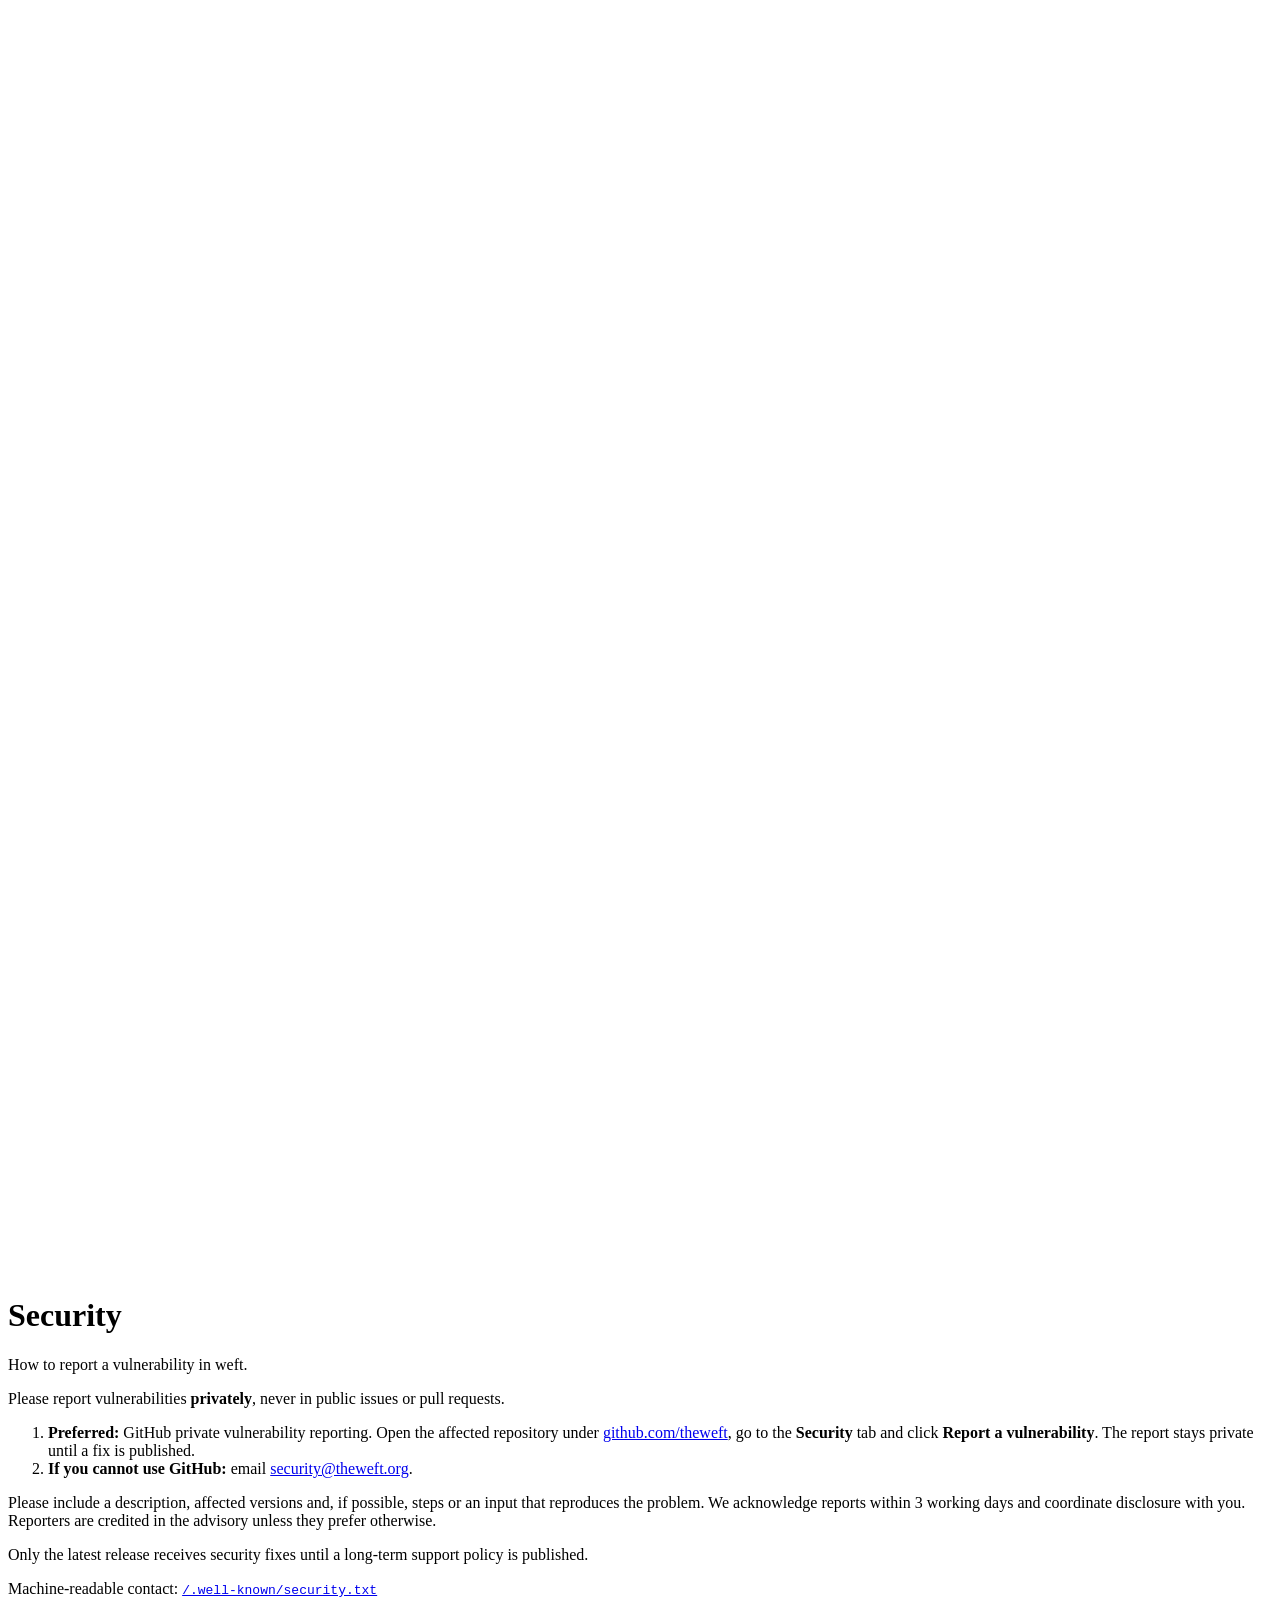
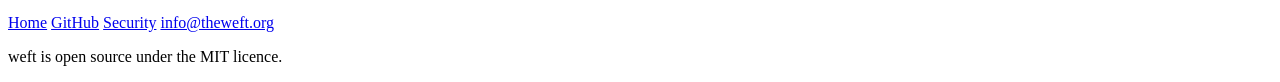
==== public/security/index.html @ 2cde805c "weft-website: static placeholder for theweft.org Start page, security policy page (GitHub private vu" ====
<!doctype html>
<html lang="en">
<head>
  <meta charset="utf-8">
  <meta name="viewport" content="width=device-width, initial-scale=1">
  <title>Security: weft</title>
  <meta name="description" content="How to report a security vulnerability in weft.">
  <link rel="icon" href="/favicon.svg" type="image/svg+xml">
  <link rel="stylesheet" href="/style.css">
</head>
<body>
  <main>
    <a href="/" aria-label="weft home"><svg class="mark" viewBox="0 0 48 48" aria-hidden="true" focusable="false"><g fill="none" stroke-width="4" stroke-linecap="round"><path class="weft" d="M8 17h32"/><path class="weft" d="M8 31h32"/><path class="warp" d="M18 8v32"/><path class="warp" d="M30 8v32"/><path class="gap" stroke-width="8" d="M15 17h6M27 31h6"/><path class="over" d="M15 17h6M27 31h6"/></g></svg></a>
    <h1>Security</h1>
    <p class="tagline">How to report a vulnerability in weft.</p>

    <p>Please report vulnerabilities <strong>privately</strong>, never in public issues or pull
      requests.</p>
    <ol>
      <li><strong>Preferred:</strong> GitHub private vulnerability reporting. Open the affected
        repository under <a href="https://github.com/theweft">github.com/theweft</a>, go to the
        <strong>Security</strong> tab and click <strong>Report a vulnerability</strong>. The
        report stays private until a fix is published.</li>
      <li><strong>If you cannot use GitHub:</strong> email
        <a href="mailto:security@theweft.org">security@theweft.org</a>.</li>
    </ol>
    <p>Please include a description, affected versions and, if possible, steps or an input that
      reproduces the problem. We acknowledge reports within 3 working days and coordinate
      disclosure with you. Reporters are credited in the advisory unless they prefer otherwise.</p>
    <p>Only the latest release receives security fixes until a long-term support policy is
      published.</p>
    <p>Machine-readable contact:
      <a href="/.well-known/security.txt"><code>/.well-known/security.txt</code></a></p>
  </main>
  <footer>
    <nav aria-label="Site">
      <a href="/">Home</a>
      <a href="https://github.com/theweft">GitHub</a>
      <a href="/security/">Security</a>
      <a href="mailto:info@theweft.org">info@theweft.org</a>
    </nav>
    <p>weft is open source under the MIT licence.</p>
  </footer>
</body>
</html>
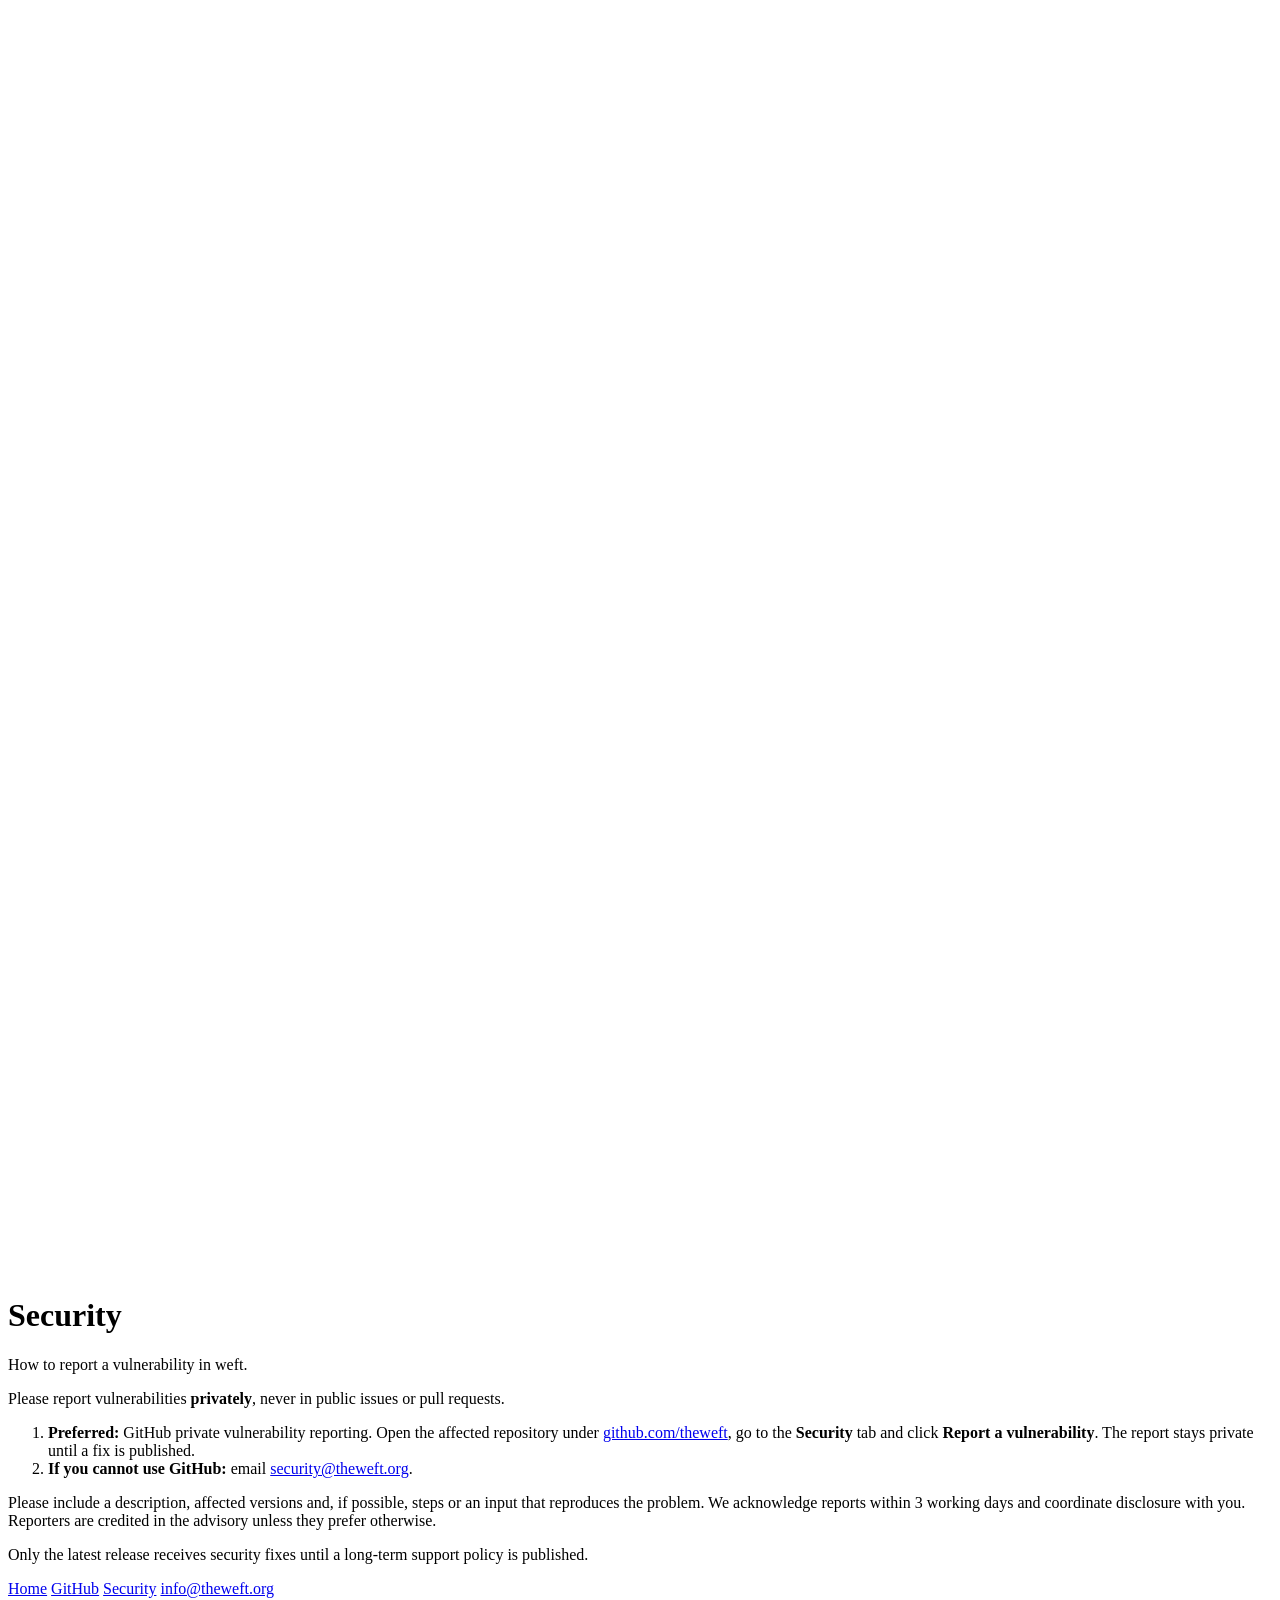
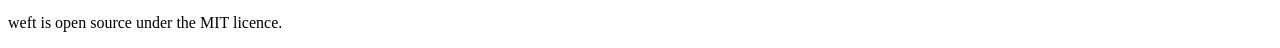
==== commit 63d6b16b: "Security policy: drop the machine-readable contact line Scanners find /.well-known/security.txt on t" ====
--- a/public/security/index.html
+++ b/public/security/index.html
@@ -29,8 +29,6 @@
       disclosure with you. Reporters are credited in the advisory unless they prefer otherwise.</p>
     <p>Only the latest release receives security fixes until a long-term support policy is
       published.</p>
-    <p>Machine-readable contact:
-      <a href="/.well-known/security.txt"><code>/.well-known/security.txt</code></a></p>
   </main>
   <footer>
     <nav aria-label="Site">
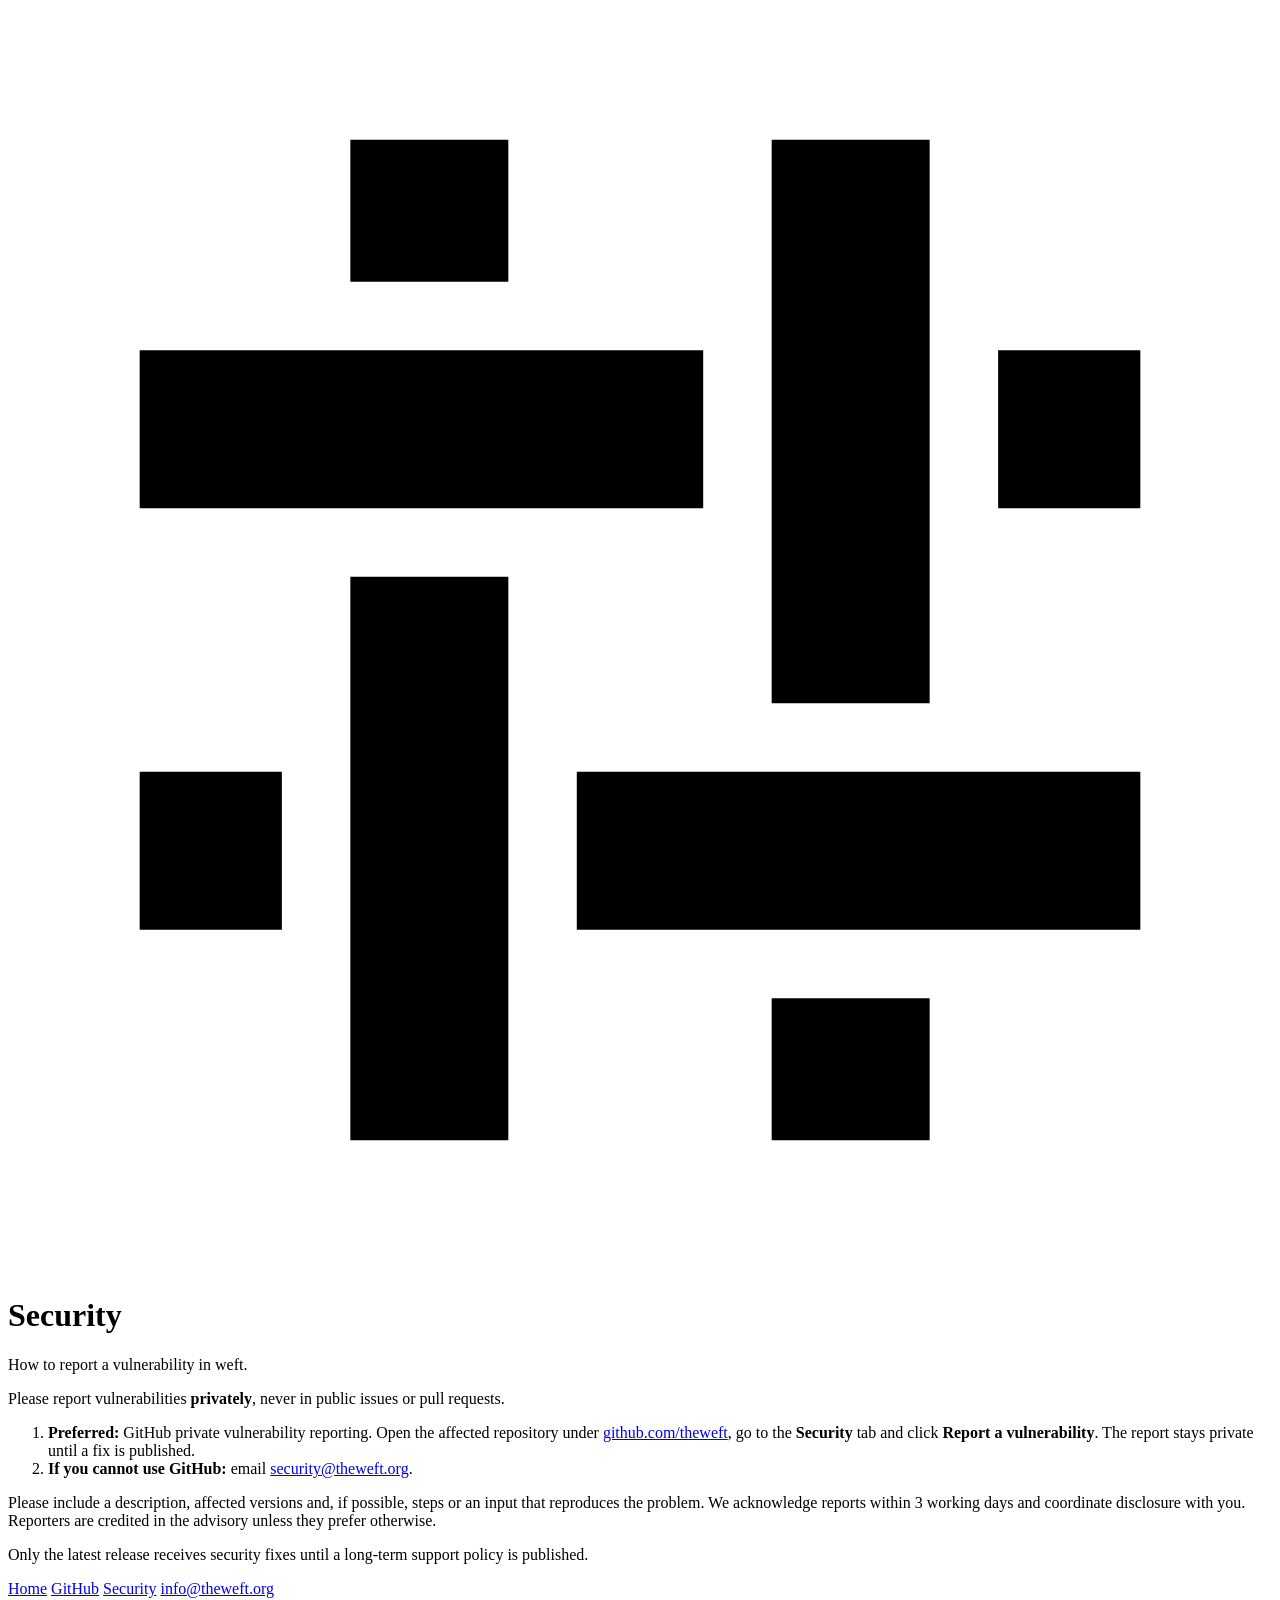
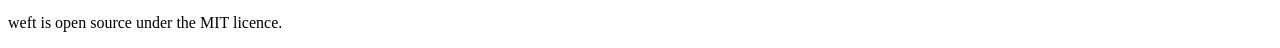
==== commit b9a635be: "Brand: weave logo, wordmark, lockups and icons The 2x2 weave with square ends and real gaps (works o" ====
--- a/public/security/index.html
+++ b/public/security/index.html
@@ -6,11 +6,12 @@
   <title>Security: weft</title>
   <meta name="description" content="How to report a security vulnerability in weft.">
   <link rel="icon" href="/favicon.svg" type="image/svg+xml">
+  <link rel="apple-touch-icon" href="/brand/apple-touch-icon.png">
   <link rel="stylesheet" href="/style.css">
 </head>
 <body>
   <main>
-    <a href="/" aria-label="weft home"><svg class="mark" viewBox="0 0 48 48" aria-hidden="true" focusable="false"><g fill="none" stroke-width="4" stroke-linecap="round"><path class="weft" d="M8 17h32"/><path class="weft" d="M8 31h32"/><path class="warp" d="M18 8v32"/><path class="warp" d="M30 8v32"/><path class="gap" stroke-width="8" d="M15 17h6M27 31h6"/><path class="over" d="M15 17h6M27 31h6"/></g></svg></a>
+    <a href="/" aria-label="weft home"><svg class="mark" viewBox="0 0 48 48" aria-hidden="true" focusable="false"><path class="weft" d="M5,13V19H26.4V13Z"/><path class="weft" d="M37.6,13V19H43V13Z"/><path class="weft" d="M5,29V35H10.4V29Z"/><path class="weft" d="M21.6,29V35H43V29Z"/><path class="warp" d="M13,5H19V10.4H13Z"/><path class="warp" d="M13,21.6H19V43H13Z"/><path class="warp" d="M29,5H35V26.4H29Z"/><path class="warp" d="M29,37.6H35V43H29Z"/></svg></a>
     <h1>Security</h1>
     <p class="tagline">How to report a vulnerability in weft.</p>
 
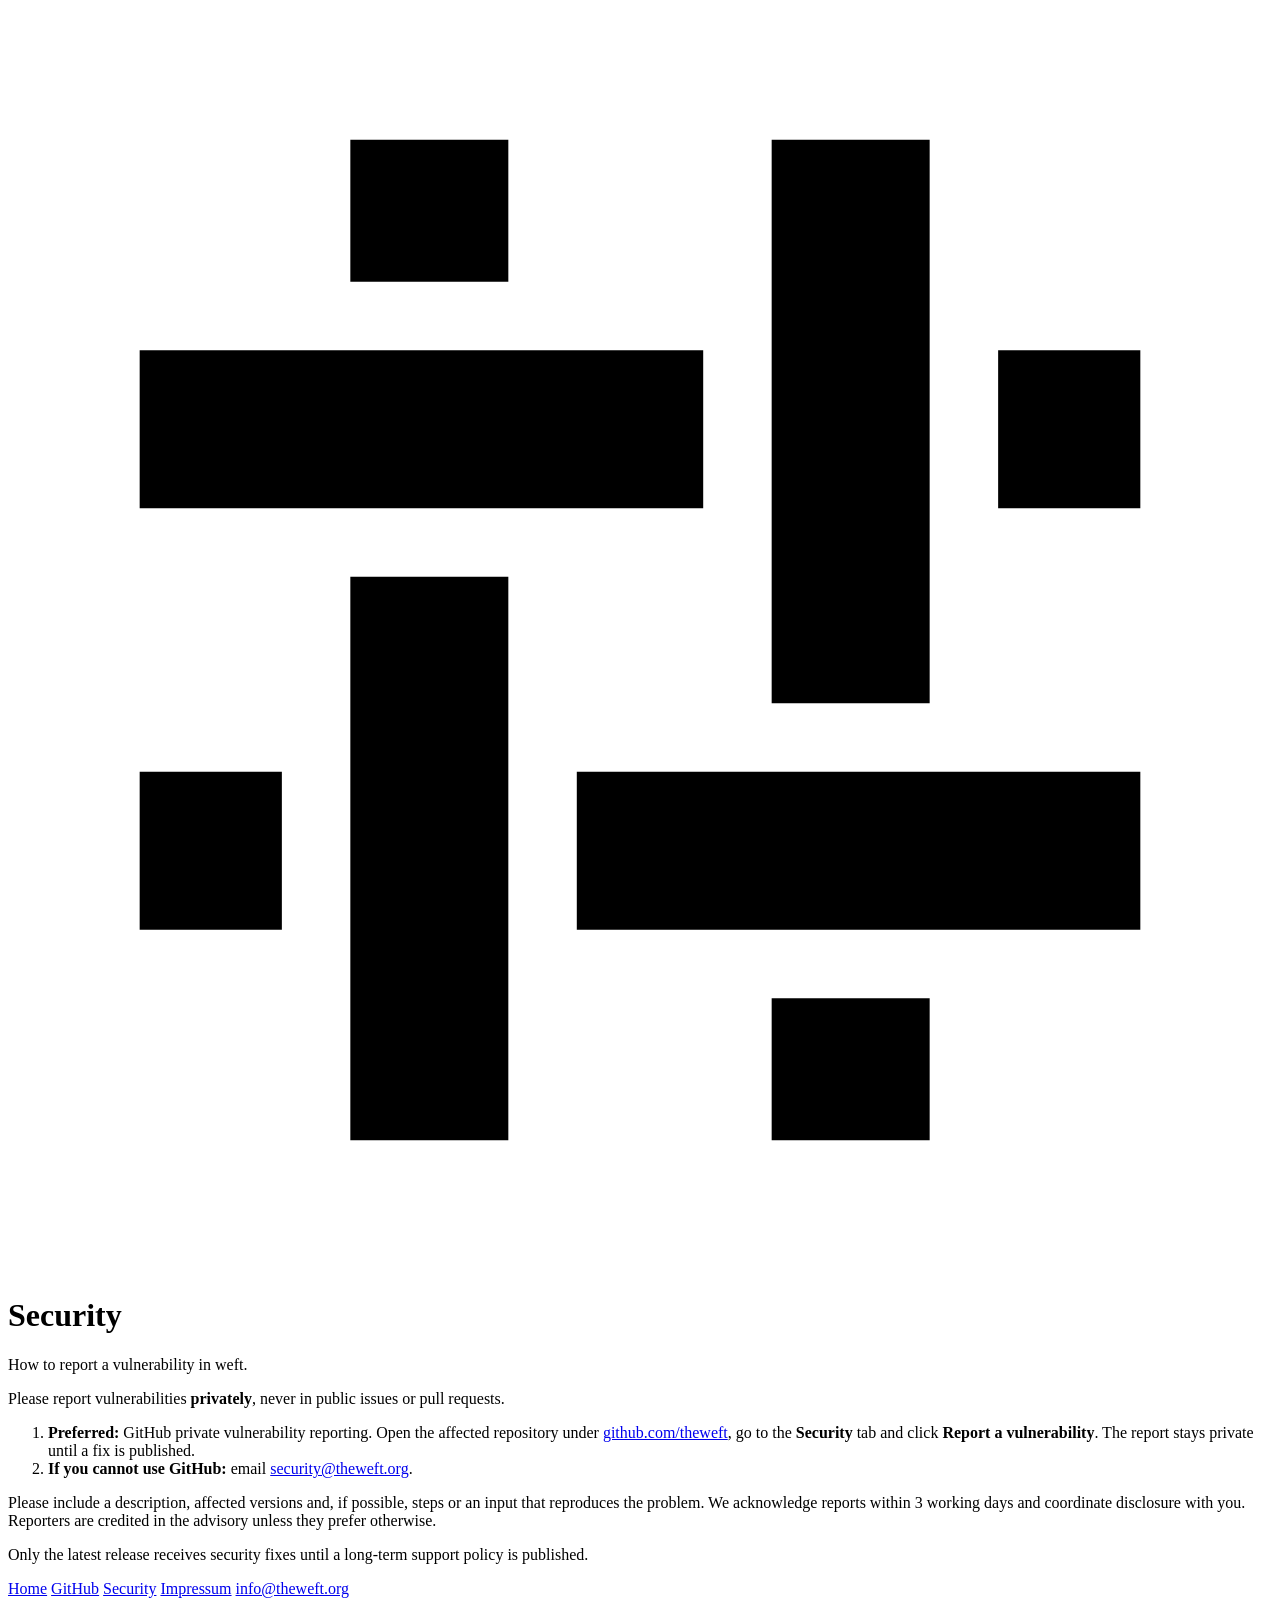
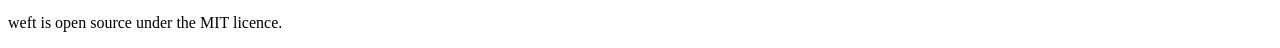
==== commit 2ce3e44f: "Impressum: Offenlegung gemäß § 25 Mediengesetz Name and town only, as § 25 requires; linked from eve" ====
--- a/public/security/index.html
+++ b/public/security/index.html
@@ -36,6 +36,7 @@
       <a href="/">Home</a>
       <a href="https://github.com/theweft">GitHub</a>
       <a href="/security/">Security</a>
+      <a href="/impressum/">Impressum</a>
       <a href="mailto:info@theweft.org">info@theweft.org</a>
     </nav>
     <p>weft is open source under the MIT licence.</p>
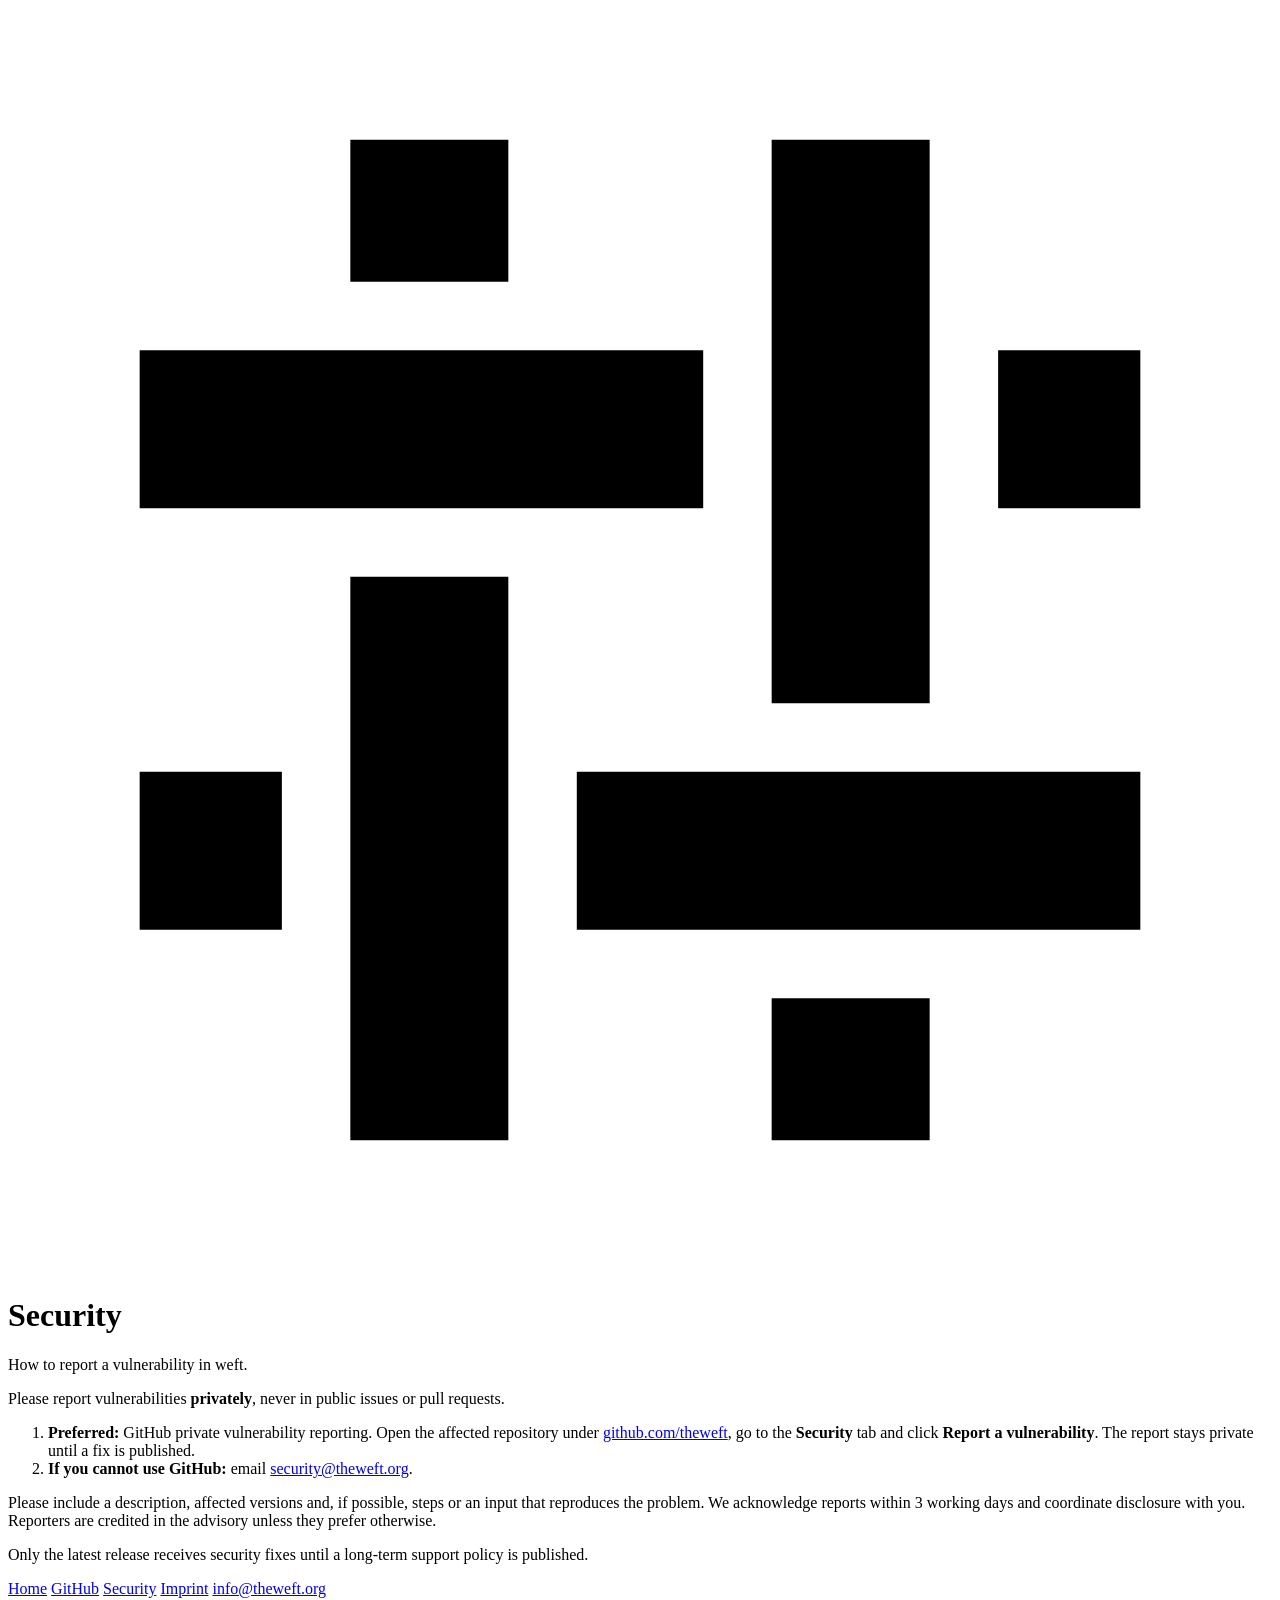
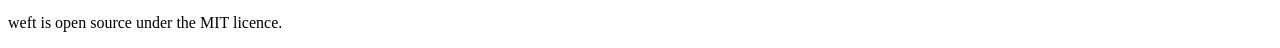
==== commit 2af59247: "Imprint: English label and address, /impressum/ redirects Co-Authored-By: Claude Opus 5.5 <noreply@a" ====
--- a/public/security/index.html
+++ b/public/security/index.html
@@ -36,7 +36,7 @@
       <a href="/">Home</a>
       <a href="https://github.com/theweft">GitHub</a>
       <a href="/security/">Security</a>
-      <a href="/impressum/">Impressum</a>
+      <a href="/imprint/">Imprint</a>
       <a href="mailto:info@theweft.org">info@theweft.org</a>
     </nav>
     <p>weft is open source under the MIT licence.</p>
